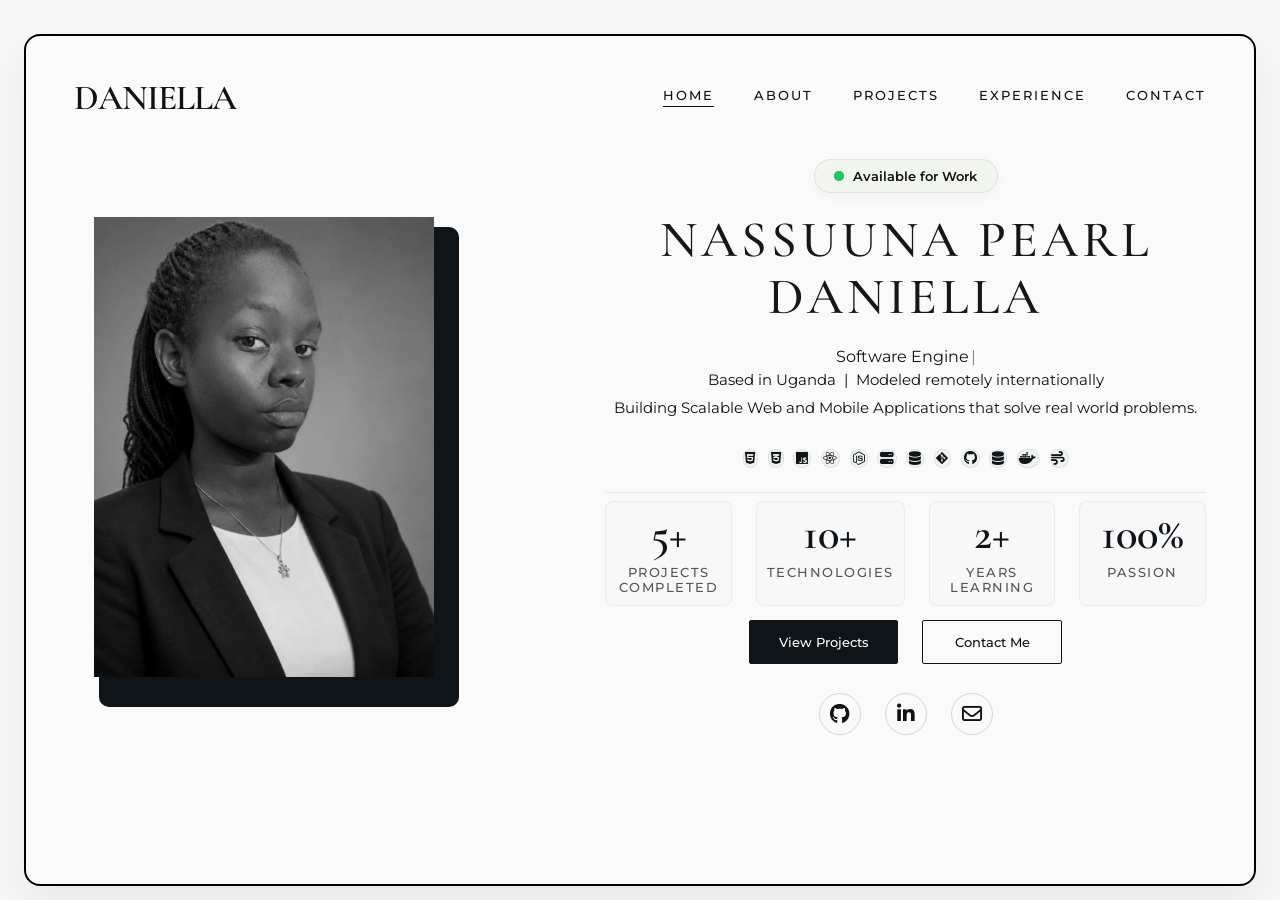
==== index.html @ 7bb7edb0 "First commit" ====
<!doctype html>
<html lang="en">
  <head>
    <meta charset="UTF-8" />
    <meta name="viewport" content="width=device-width, initial-scale=1.0" />
    <title>Olivia Roger — Actor & Model</title>

    <!-- Google Fonts: Cormorant Garamond for elegant serif headers & Montserrat for modern sans-serif body -->
    <link rel="preconnect" href="https://fonts.googleapis.com" />
    <link rel="preconnect" href="https://fonts.gstatic.com" crossorigin />
    <link
      href="https://fonts.googleapis.com/css2?family=Cormorant+Garamond:wght@400;500;600&family=Montserrat:wght@300;400;500;600&display=swap"
      rel="stylesheet"
    />
    <!-- Font Awesome for icon support -->
    <link
      rel="stylesheet"
      href="https://cdnjs.cloudflare.com/ajax/libs/font-awesome/6.5.1/css/all.min.css"
    />
    <link rel="stylesheet" href="styles.css" />
<script src="script.js" defer></script>
  </head>
  <body>
    <div class="viewport-card">
      <!-- Header Navigation -->
      <header>
        <a href="#" class="brand-logo">DANIELLA</a>
        <nav>
          <a href="#" class="active">HOME</a>
          <a href="#">ABOUT</a>
          <a href="#">PROJECTS</a> 
          <a href="">EXPERIENCE</a>
          <a href="#">CONTACT</a>
        </nav>
      </header>

      <!-- Main Hero Content -->
      <main class="hero-grid">
        <!-- Portrait Image with Offset Backdrop -->
        <div class="portrait-frame">
          <img
            class="portrait-img"
            src="./Ellah.png"
            alt="Olivia Roger Portrait"
          />
        </div>

        <!-- Text & Details -->
        <div class="hero-details">
          <div
            class="status-pill"
            id="statusPill"
            style="margin-bottom: 1.2rem"
          >
            <span class="status-dot"></span>
            <span class="status-text">Available for Work</span>
          </div>

          <h1 class="main-heading">
            Nassuuna Pearl <br />
            Daniella
          </h1>
          <div class="sub-heading">
            <span id="typingText"></span><span class="typing-cursor">|</span>
          </div>

          <p class="bio-line">
            Based in Uganda &nbsp;|&nbsp; Modeled remotely internationally
          </p>
          <p class="achievement-line">
            Building Scalable Web and Mobile Applications that solve real world
            problems.
          </p>

          <!-- Tech Stack Badges -->
          <div class="tech-stack">
            <span class="tech-badge"><i class="fa-brands fa-html5"></i></span>
            <span class="tech-badge"
              ><i class="fa-brands fa-css3-alt"></i
            ></span>
            <span class="tech-badge"><i class="fa-brands fa-js"></i></span>
            <span class="tech-badge"><i class="fa-brands fa-react"></i></span>
            <span class="tech-badge"><i class="fa-brands fa-node-js"></i></span>
            <span class="tech-badge"><i class="fa-solid fa-server"></i></span>
            <span class="tech-badge"><i class="fa-solid fa-database"></i></span>
            <span class="tech-badge"><i class="fa-brands fa-git-alt"></i></span>
            <span class="tech-badge"><i class="fa-brands fa-github"></i> </span>
            <span class="tech-badge"><i class="fa-solid fa-database"></i></span>
            <span class="tech-badge"><i class="fa-brands fa-docker"></i></span>
            <span class="tech-badge"><i class="fa-solid fa-wind"></i> </span>
          </div>

          <section class="stats-container">
            <div class="stat-card">
              <h3 class="stat-number">5+</h3>
              <p class="stat-label">Projects Completed</p>
            </div>

            <div class="stat-card">
              <h3 class="stat-number">10+</h3>
              <p class="stat-label">Technologies</p>
            </div>

            <div class="stat-card">
              <h3 class="stat-number">2+</h3>
              <p class="stat-label">Years Learning</p>
            </div>

            <div class="stat-card">
              <h3 class="stat-number">100%</h3>
              <p class="stat-label">Passion</p>
            </div>
          </section>

          <div class="button-group">
            <a href="#call" class="btn btn-solid">View Projects</a>
            <a href="#portfolio" class="btn btn-outline">Contact Me</a>
          </div>
          <div class="social-links">
            <a
              href="https://github.com"
              target="_blank"
              rel="noopener noreferrer"
              aria-label="GitHub"
            >
              <i class="fa-brands fa-github"></i>
            </a>
            <a
              href="https://linkedin.com"
              target="_blank"
              rel="noopener noreferrer"
              aria-label="LinkedIn"
            >
              <i class="fa-brands fa-linkedin-in"></i>
            </a>
            <a href="mailto:example@email.com" aria-label="Email">
              <i class="fa-regular fa-envelope"></i>
            </a>
          </div>
        </div>
      </main>
    </div>
  </body>
</html>
---- styles.css ----
:root {
      --bg-color: #f7f7f7;
      --card-bg: #FAFAFA;
      --text-main: #111111;
      --text-muted: #555555;
      --accent-dark: #0f1419;
      --border-color: #111111;
    }

    * {
      margin: 0;
      padding: 0;
      box-sizing: border-box;
    }

    body {
      font-family: 'Montserrat', sans-serif;
      background-color: var(--bg-color);
      color: var(--text-main);
      max-height: 100vh;
      display: flex;
      justify-content: center;
      align-items: center;
      padding: 2.4rem;
    }

    /* Main Container Card */
    .viewport-card {
      background-color: var(--card-bg);
      width: 100%;
      height: 100vh;
      max-height: 1000vh;
      border-radius: 16px;
      box-shadow: 0 20px 40px rgba(0, 0, 0, 0.06);
      padding: 4rem 2rem 4rem 1rem;
      display: flex;
      flex-direction: column;
      margin-bottom: 30px;
      margin-top: 50px;
      border: 2px solid black;
    }

    /* Navigation Header */
    header {
      display: flex;
      justify-content: space-between;
      align-items: center;
      margin-bottom: 4rem;
    }

    .brand-logo {
      font-family: 'Cormorant Garamond', serif;
      font-size: 2.2rem;
      font-weight: 600;
      letter-spacing: -1px;
      color: var(--text-main);
      text-decoration: none;
    }

    nav {
      display: flex;
      gap: 2.5rem;
    }

    nav a {
      font-size: 0.8rem;
      font-weight: 500;
      letter-spacing: 2px;
      text-transform: uppercase;
      color: var(--text-main);
      text-decoration: none;
      position: relative;
      padding-bottom: 4px;
    }

    nav a.active::after {
      content: '';
      position: absolute;
      bottom: 0;
      left: 0;
      width: 100%;
      height: 1px;
      background-color: var(--text-main);
    }

    /* Hero Section Grid */
    .hero-grid {
      display: grid;
      grid-template-columns: 0.9fr 1.1fr;
      gap: 4rem;
      align-items: center;
      margin-left: 20px;
    }

    /* Left Side: Portrait Container with Offset Background */
    .portrait-frame {
      position: relative;
      width: 100%;
      max-width: 100vw;
      height:700px;
      max-height: 100vh;
      margin: 10px;
    }

    /* Solid dark offset shadow block behind image */
    .portrait-frame::before {
      content: '';
      position: absolute;
      top: 20px;
      left: 15px;
      width: 100%;
      height: 100%;
      background-color: var(--accent-dark);
      z-index: 1;
      border-radius: 10px;
    }

    .portrait-img {
      position: relative;
      z-index: 2;
      width: 100%;
      height:700px;
      object-fit: cover;
      display: block;
      filter: grayscale(100%) contrast(1.05);
      border-radius: 10px;
      padding: 10px;
    }

    /* Right Side: Hero Content */
    .hero-details {
      display: flex;
      flex-direction: column;
      align-items: center;
      text-align: center;
    }

    .main-heading {
      font-family: 'Cormorant Garamond', serif;
      font-size: 3.8rem;
      font-weight: 500;
      letter-spacing: 6px;
      text-transform: uppercase;
      color: #1a1515;
      line-height: 1.1;
      margin-bottom: 1.2rem;
    }

    /* Styling for typing text and blinking cursor */
.sub-heading {
  display: inline-flex;
  align-items: center;
  justify-content: center;
  min-height: 1.6em; /* Prevents layout shifts while erasing */
}

.typing-cursor {
  display: inline-block;
  margin-left: 2px;
  font-weight: 300;
  color: var(--text-muted, #555555);
  animation: blink-cursor 0.7s infinite;
}

/* Blinking cursor animation */
@keyframes blink-cursor {
  0%, 100% { opacity: 1; }
  50% { opacity: 0; }
}

    .bio-line {
      font-size: 0.95rem;
      color: var(--text-main);
      font-weight: 400;
      margin-bottom: 0.6rem;
    }

    .achievement-line {
      font-size: 0.95rem;
      color: var(--text-main);
      font-weight: 400;
      margin-bottom: 1rem;
    }

    /* CTA Buttons */
    .button-group {
      display: flex;
      gap: 1.5rem;
    }

    .btn {
      min-width: 140px;
      padding: 0.85rem 1.8rem;
      font-size: 0.8rem;
      font-weight: 500;
      font-family: 'Montserrat', sans-serif;
      text-decoration: none;
      text-align: center;
      border-radius: 2px;
      transition: all 0.25s ease;
      cursor: pointer;
    }

    .btn-solid {
      background-color: var(--accent-dark);
      color: #ffffff;
      border: 1px solid var(--accent-dark);
    }

    .btn-solid:hover {
      background-color: #2c353e;
      border-color: #2c353e;
    }

    .btn-outline {
      background-color: transparent;
      color: var(--text-main);
      border: 1px solid var(--border-color);
    }

    .btn-outline:hover {
      background-color: var(--text-main);
      color: #ffffff;
    }

    .connect {
      display: flex;
      justify-content: center;
      gap: 1rem;
      margin-top: 2rem;
    }

    .connect i {
      font-size: 1.35rem;
      color: red;
      transition: color 0.2s ease, transform 0.2s ease;
    }

    .connect i:hover {
      color: #3d5a32;
      transform: translateY(-2px);
    }

    /* Social Links Container */
.social-links {
  display: flex;
  justify-content: center;
  align-items: center;
  gap: 1.5rem;
  margin-top: 1.8rem;
}

.social-links a {
  color: var(--text-main, #111111);
  font-size: 1.25rem;
  width: 42px;
  height: 42px;
  border-radius: 50%;
  border: 1px solid rgba(0, 0, 0, 0.15);
  display: flex;
  justify-content: center;
  align-items: center;
  text-decoration: none;
  transition: all 0.25s ease;
}

.social-links a:hover {
  background-color: var(--accent-dark, #0f1419);
  color: #ffffff;
  border-color: var(--accent-dark, #0f1419);
  transform: translateY(-3px);
}

/* Short Statistics Layout */
.stats-container {
  display: grid;
  grid-template-columns: repeat(4, 1fr);
  gap: 1.5rem;
  width: 100%;
  margin-top: 0.5rem;
  margin-bottom: 0.9rem;
  padding-top: 0.5rem;
  border-top: 1px solid rgba(0, 0, 0, 0.08);
}

.stat-card {
  display: flex;
  flex-direction: column;
  align-items: center;
  text-align: center;
  padding: 10px;
  background-color: rgba(247, 247, 247, 0.6);
  border: 1px solid rgba(0, 0, 0, 0.05);
  border-radius: 8px;
  transition: transform 0.25s ease, box-shadow 0.25s ease;
}

.stat-card:hover {
  transform: translateY(-4px);
  box-shadow: 0 10px 20px rgba(0, 0, 0, 0.04);
  background-color: #ffffff;
}

.stat-number {
  font-family: 'Cormorant Garamond', serif;
  font-size: 2.8rem;
  font-weight: 600;
  color: var(--accent-dark, #0f1419);
  line-height: 1;
  margin-bottom: 0.5rem;
}

.stat-label {
  font-family: 'Montserrat', sans-serif;
  font-size: 0.8rem;
  font-weight: 500;
  letter-spacing: 1.5px;
  text-transform: uppercase;
  color: var(--text-muted, #555555);
}

/* Tech Stack Pills Container */
.tech-stack {
  display: flex;
  flex-wrap: wrap;
  justify-content: center;
  gap: 0.6rem;
  max-width: 520px;
  margin: 1rem;
}

/* Individual Badge Styling */
.tech-badge {
  display: inline-flex;
  align-items: center;
  gap: 0.45rem;
  padding: 0.1rem 0.1rem;
  background-color: #f0f3ef;
  color: var(--text-main, #111111);
  border: 1px solid rgba(0, 0, 0, 0.08);
  border-radius: 50px;
  font-family: 'Montserrat', sans-serif;
  font-size: 0.78rem;
  font-weight: 500;
  letter-spacing: 0.5px;
  transition: all 0.25s ease;
  cursor: default;
}

/* Icon inside badge */
.tech-badge i {
  font-size: 0.85rem;
  color: var(--accent-dark, #0f1419);
  transition: color 0.25s ease;
}

/* Subtle Hover Animation */
.tech-badge:hover {
  background-color: var(--accent-dark, #0f1419);
  color: #ffffff;
  border-color: var(--accent-dark, #0f1419);
  transform: translateY(-2px);
  box-shadow: 0 4px 10px rgba(0, 0, 0, 0.08);
}

.tech-badge:hover i {
  color: #ffffff;
}

/* Container Variables & Layout Setup */
.status-pill {
  --dot-color: #22c55e; /* Default green */
  --dot-size: 10px;
  
  display: inline-flex;
  align-items: center;
  gap: 0.6rem;
  padding: 0.5rem 1.2rem;
  background-color: rgba(240, 245, 237, 0.85);
  border: 1px solid rgba(0, 0, 0, 0.08);
  border-radius: 50px;
  font-family: 'Montserrat', sans-serif;
  font-size: 0.82rem;
  font-weight: 600;
  color: #111111;
  backdrop-filter: blur(8px);
  box-shadow: 0 4px 12px rgba(0, 0, 0, 0.04);
}

/* Base Green Dot */
.status-dot {
  width: var(--dot-size);
  height: var(--dot-size);
  background-color: var(--dot-color);
  border-radius: 50%;
  position: relative;
  flex-shrink: 0;
  /* Hardware-accelerated pulse animation */
  animation: pulse-dot 2s cubic-bezier(0.4, 0, 0.6, 1) infinite;
}

/* Radar Ripple Effect */
.status-dot::after {
  content: '';
  position: absolute;
  top: 0;
  left: 0;
  width: 100%;
  height: 100%;
  background-color: var(--dot-color);
  border-radius: 50%;
  z-index: -1;
  /* GPU-accelerated wave animation */
  animation: radar-ripple 2s cubic-bezier(0, 0, 0.2, 1) infinite;
}

/* Performance-Optimized Keyframes (Only animating transform & opacity) */
@keyframes pulse-dot {
  0%, 100% {
    transform: scale(0.95);
  }
  50% {
    transform: scale(1.15);
  }
}

@keyframes radar-ripple {
  0% {
    transform: scale(1);
    opacity: 0.75;
  }
  100% {
    transform: scale(2.6);
    opacity: 0;
  }
}

/* Inactive / Busy State Modifier */
.status-pill.busy {
  --dot-color: #ef4444; /* Simply change variable to update dot + ripple */
}

.status-pill.busy .status-dot,
.status-pill.busy .status-dot::after {
  animation: none; /* Stops pulse when busy */
}









/* Mobile responsive tweak */
@media screen and (max-width: 768px) {
  .tech-stack {
    gap: 0.45rem;
    margin-bottom: 1.5rem;
  }

  .tech-badge {
    padding: 0.35rem 0.7rem;
    font-size: 0.72rem;
  }
}


/* Responsive Scaling for Tablets & Mobile */
@media screen and (max-width: 900px) {
  .stats-container {
    grid-template-columns: repeat(2, 1fr);
    gap: 1rem;
    margin-top: 2.5rem;
    padding-top: 1.5rem;
  }
}

@media screen and (max-width: 480px) {
  .stats-container {
    grid-template-columns: 1fr;
  }
  
  .stat-number {
    font-size: 2.2rem;
  }
  
  .stat-label {
    font-size: 0.75rem;
  }
}

    /* Mobile Responsiveness */
    @media (max-width: 868px) {
      .viewport-card {
        padding: 2rem;
      }

      header {
        margin-bottom: 2.5rem;
      }

      nav {
        gap: 1.2rem;
      }

      .hero-grid {
        grid-template-columns: 1fr;
        gap: 3rem;
      }

      .main-heading {
        font-size: 2.8rem;
        letter-spacing: 3px;
      }

      .sub-heading {
        letter-spacing: 3px;
      }

      .portrait-frame {
        max-width: 300px;
      }

      .portrait-img {
        height: 400px;
      }
    }

    /* ==========================================
   1. LAPTOPS & SMALL DESKTOPS (1025px - 1440px)
   ========================================== */
@media screen and (max-width: 1440px) {
  body {
    max-height: 100vh;
    min-height: 100vh;
    padding: 1.5rem;
  }

  .viewport-card {
    height: auto;
    min-height: calc(100vh - 3rem);
    max-height: none;
    padding: 2.5rem 3rem;
  }

  header {
    margin-bottom: 2.5rem;
  }

  .hero-grid {
    gap: 2.5rem;
    margin-left: 0;
  }

  .portrait-frame,
  .portrait-img {
    height: 480px;
  }

  .portrait-frame {
    max-width: 360px;
  }

  .main-heading {
    font-size: 3.2rem;
    letter-spacing: 4px;
  }
}

/* ==========================================
   2. TABLETS & SMALL LAPTOPS (769px - 1024px)
   ========================================== */
@media screen and (max-width: 1024px) {
  .viewport-card {
    padding: 2rem;
  }

  .hero-grid {
    grid-template-columns: 1fr;
    gap: 3rem;
  }

  .portrait-frame {
    max-width: 320px;
    height: 420px;
    margin: 0 auto;
  }

  .portrait-img {
    height: 420px;
  }

  .main-heading {
    font-size: 2.8rem;
    letter-spacing: 3px;
  }

  .sub-heading {
    letter-spacing: 3px;
  }
}

/* ==========================================
   3. MOBILE DEVICES (Up to 768px)
   ========================================== */
@media screen and (max-width: 768px) {
  body {
    padding: 0.75rem;
  }

  .viewport-card {
    height: auto;
    min-height: auto;
    padding: 1.5rem 1.25rem;
    margin-top: 0;
    margin-bottom: 0;
    border-radius: 12px;
  }

  /* Header adjustments for small screens */
  header {
    flex-direction: column;
    gap: 1.25rem;
    margin-bottom: 2rem;
  }

  nav {
    gap: 1rem;
    flex-wrap: wrap;
    justify-content: center;
  }

  nav a {
    font-size: 0.75rem;
    letter-spacing: 1px;
  }

  /* Image container fix */
  .portrait-frame {
    width: 100%;
    max-width: 260px;
    height: 340px;
    margin: 0 auto 1rem auto;
  }

  .portrait-img {
    height: 340px;
  }

  .portrait-frame::before {
    top: 12px;
    left: 10px;
  }

  /* Typography scale */
  .main-heading {
    font-size: 2.1rem;
    letter-spacing: 2px;
    margin-bottom: 0.8rem;
  }

  .sub-heading {
    font-size: 0.75rem;
    letter-spacing: 2px;
    margin-bottom: 1.5rem;
    max-width: 100%;
  }

  .bio-line,
  .achievement-line {
    font-size: 0.85rem;
  }

  /* Stack or shrink buttons */
  .button-group {
    flex-direction: column;
    width: 100%;
    gap: 0.75rem;
  }

  .btn {
    width: 100%;
  }

  .social-links {
    margin-top: 1.25rem;
    gap: 1rem;
  }
}
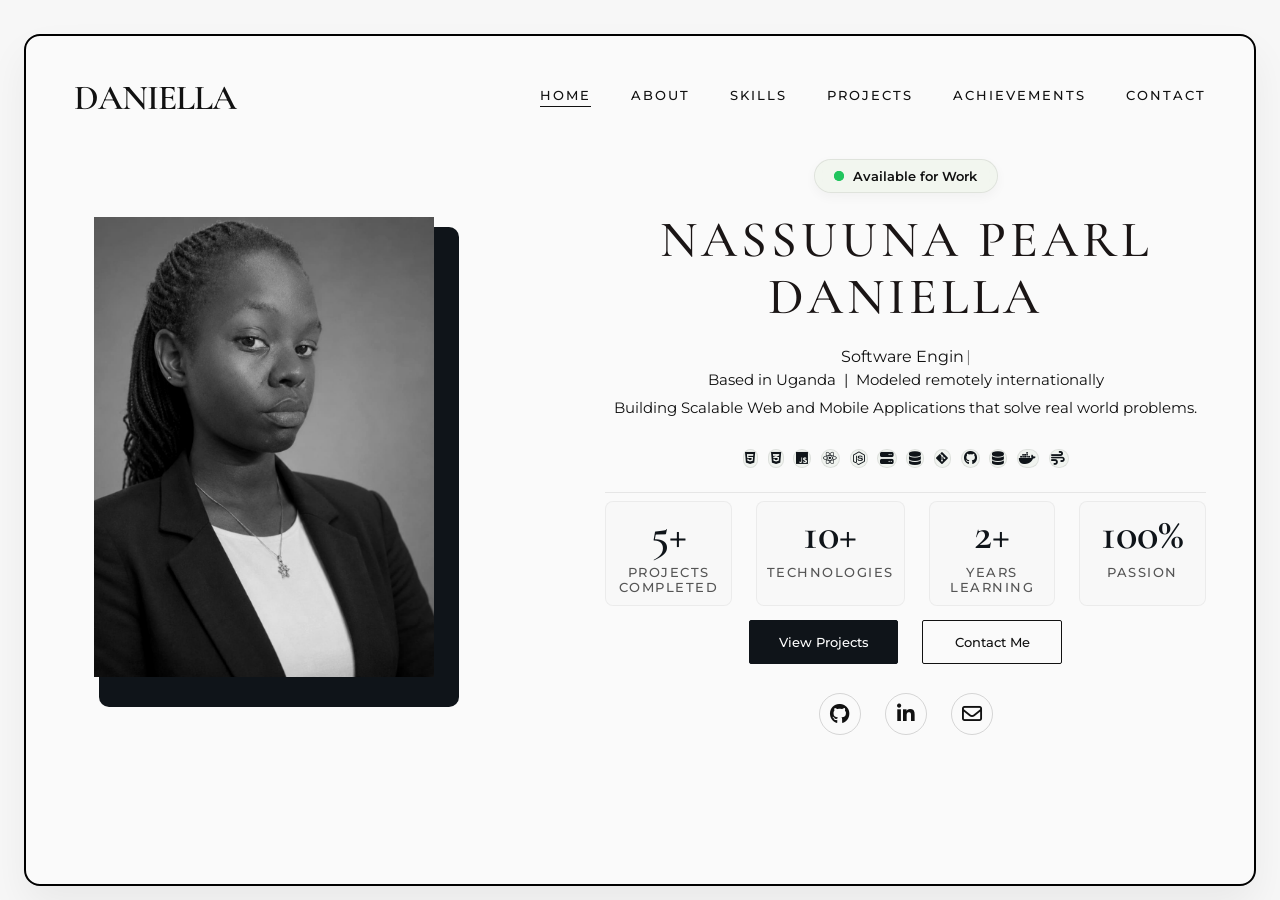
==== commit 5b502533: "Created links, joined all pages" ====
--- a/index.html
+++ b/index.html
@@ -3,7 +3,7 @@
   <head>
     <meta charset="UTF-8" />
     <meta name="viewport" content="width=device-width, initial-scale=1.0" />
-    <title>Olivia Roger — Actor & Model</title>
+    <title>Daniella P Nassuuna</title>
 
     <!-- Google Fonts: Cormorant Garamond for elegant serif headers & Montserrat for modern sans-serif body -->
     <link rel="preconnect" href="https://fonts.googleapis.com" />
@@ -18,19 +18,21 @@
       href="https://cdnjs.cloudflare.com/ajax/libs/font-awesome/6.5.1/css/all.min.css"
     />
     <link rel="stylesheet" href="styles.css" />
+    <link rel="stylesheet" href="mobile.css" />
 <script src="script.js" defer></script>
   </head>
   <body>
     <div class="viewport-card">
       <!-- Header Navigation -->
       <header>
-        <a href="#" class="brand-logo">DANIELLA</a>
+        <a href="#" class="brand-logo" target="_blank">DANIELLA</a>
         <nav>
-          <a href="#" class="active">HOME</a>
-          <a href="#">ABOUT</a>
-          <a href="#">PROJECTS</a> 
-          <a href="">EXPERIENCE</a>
-          <a href="#">CONTACT</a>
+          <a href="#" class="active" target="_blank">HOME</a>
+          <a href="./about.html" target="_blank">ABOUT</a>
+          <a href="./skills.html" target="_blank">SKILLS</a>
+          <a href="./projects.html" target="_blank">PROJECTS</a>
+          <a href="./achievements.html" target="_blank">ACHIEVEMENTS</a>
+          <a href="./contact.html" target="_blank">CONTACT</a>
         </nav>
       </header>
 
@@ -41,7 +43,7 @@
           <img
             class="portrait-img"
             src="./Ellah.png"
-            alt="Olivia Roger Portrait"
+            alt="Daniella Nassuuna Portrait"
           />
         </div>
 
@@ -113,12 +115,12 @@
           </section>
 
           <div class="button-group">
-            <a href="#call" class="btn btn-solid">View Projects</a>
-            <a href="#portfolio" class="btn btn-outline">Contact Me</a>
+            <a href="./projects.html" class="btn btn-solid" target="_blank">View Projects</a>
+            <a href="./contact.html" class="btn btn-outline" target="_blank">Contact Me</a>
           </div>
           <div class="social-links">
             <a
-              href="https://github.com"
+              href="https://github.com/Daniella-Pearl"
               target="_blank"
               rel="noopener noreferrer"
               aria-label="GitHub"
@@ -126,14 +128,14 @@
               <i class="fa-brands fa-github"></i>
             </a>
             <a
-              href="https://linkedin.com"
+              href="https://linkedin.com/in/pearl-daniella"
               target="_blank"
               rel="noopener noreferrer"
               aria-label="LinkedIn"
             >
               <i class="fa-brands fa-linkedin-in"></i>
             </a>
-            <a href="mailto:example@email.com" aria-label="Email">
+            <a href="mailto:pearldaniellu9@gmail.com" aria-label="Email" target="_blank">
               <i class="fa-regular fa-envelope"></i>
             </a>
           </div>
--- a/styles.css
+++ b/styles.css
@@ -1,6 +1,6 @@
     :root {
       --bg-color: #f7f7f7;
-      --card-bg: #FAFAFA;
+      --card-bg: #FAFAFA  ;
       --text-main: #111111;
       --text-muted: #555555;
       --accent-dark: #0f1419;
--- a/mobile.css
+++ b/mobile.css
@@ -0,0 +1,71 @@
+@media screen and (max-width: 768px) {
+
+  /* Force the body container to display top-to-bottom naturally */
+  html, body {
+    display: block !important;
+    height: auto !important;
+    min-height: 100vh !important;
+    overflow-x: hidden !important;
+    overflow-y: auto !important;
+    margin: 0 !important;
+  }
+
+  /* Reset layout constraints on the main card */
+  .viewport-card {
+    display: flex !important;
+    flex-direction: column !important;
+    align-items: center !important;
+    justify-content: flex-start !important;
+    height: auto !important;
+    min-height: unset !important;
+    overflow: visible !important; /* Prevents top content clipping */
+    padding: 1.5rem 1rem !important;
+  }
+
+  /* Absolute force to render Header & Nav */
+  header, 
+  .viewport-card > header {
+    display: flex !important;
+    flex-direction: column !important;
+    align-items: center !important;
+    justify-content: center !important;
+    order: -1 !important; /* GUARANTEES it renders above the photo */
+    width: 100% !important;
+    position: relative !important;
+    z-index: 99999 !important;
+    visibility: visible !important;
+    opacity: 1 !important;
+    margin-bottom: 1.5rem !important;
+    clear: both !important;
+  }
+
+  nav, 
+  header nav {
+    display: flex !important;
+    flex-direction: row !important;
+    flex-wrap: wrap !important;
+    justify-content: center !important;
+    align-items: center !important;
+    gap: 0.6rem 1rem !important;
+    width: 100% !important;
+    visibility: visible !important;
+    opacity: 1 !important;
+    margin-top: 0.8rem !important;
+  }
+
+  nav a {
+    display: inline-block !important;
+    visibility: visible !important;
+    opacity: 1 !important;
+    font-size: 0.75rem !important;
+    letter-spacing: 1.2px !important;
+    padding: 0.4rem 0.3rem !important;
+  }
+
+  /* Push image down under the header */
+  .hero-image-container,
+  .hero-portrait {
+    order: 0 !important;
+    margin-top: 0.5rem !important;
+  }
+}
